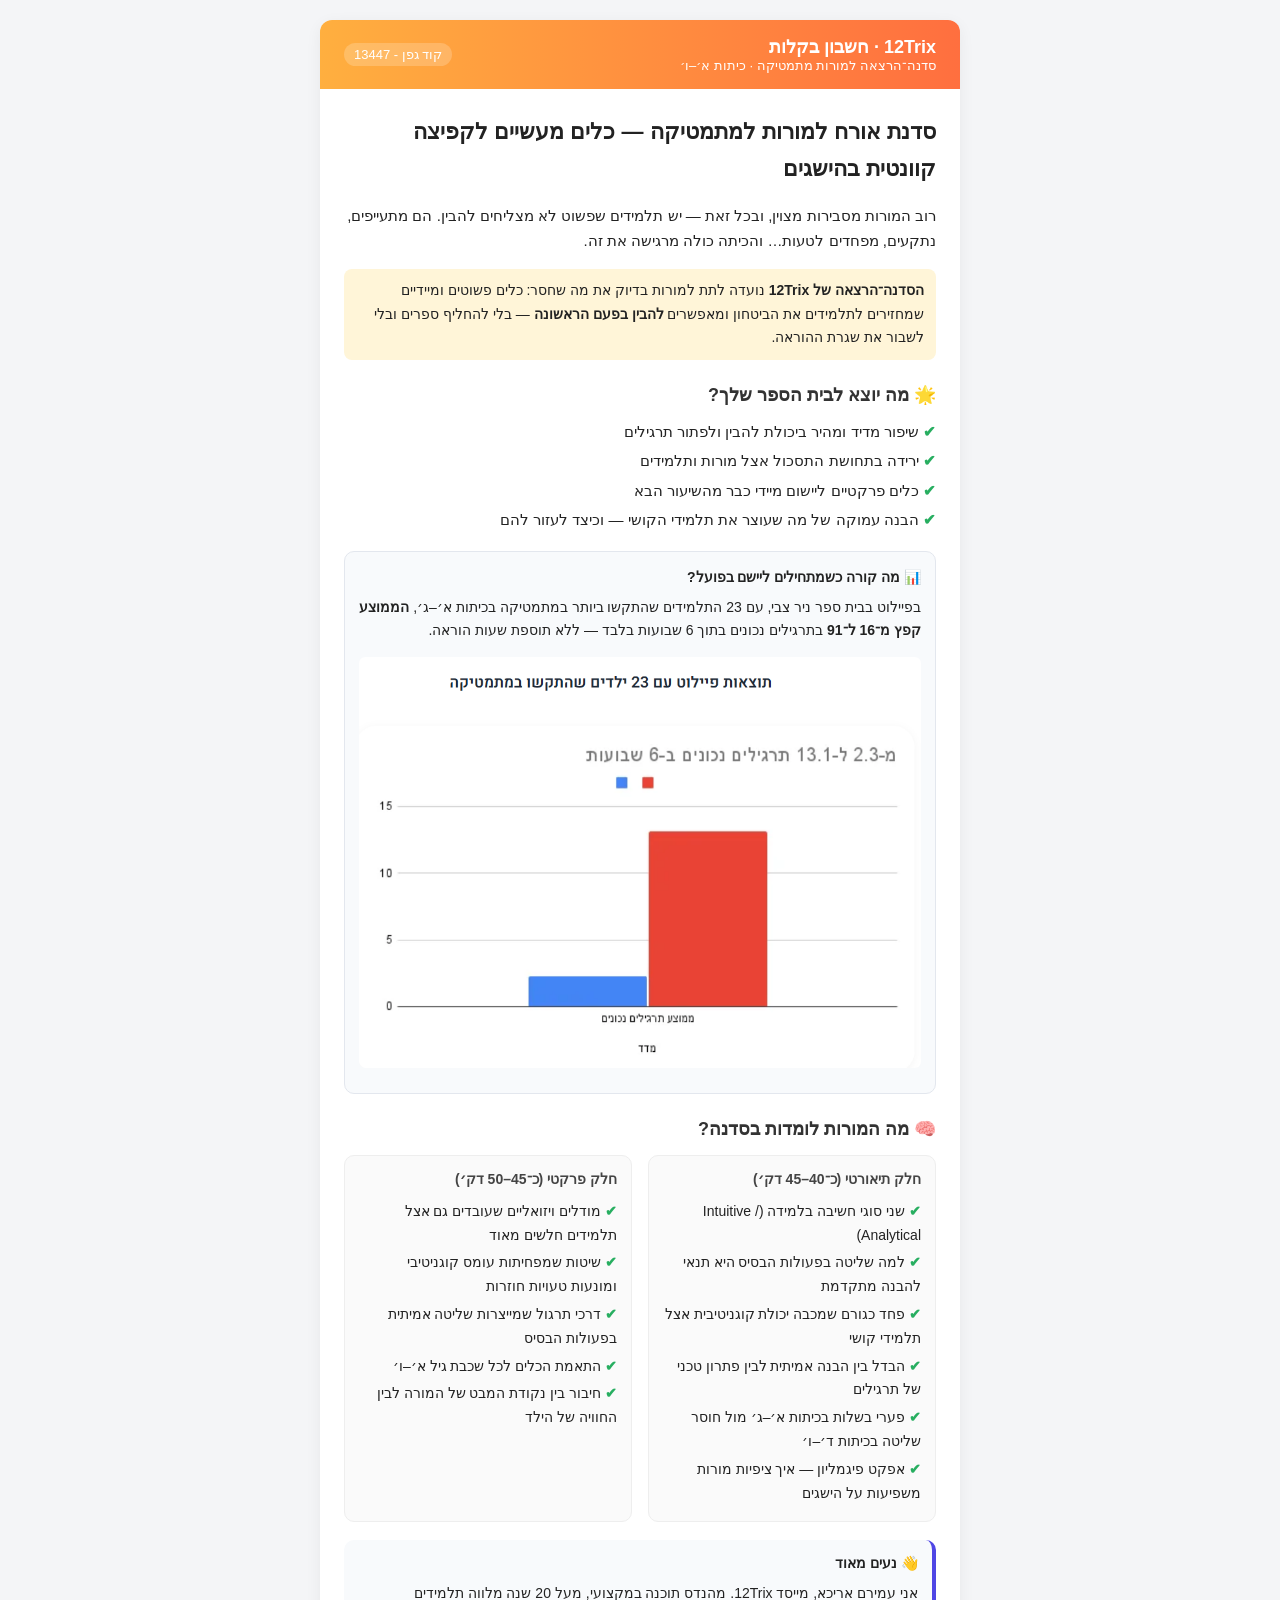
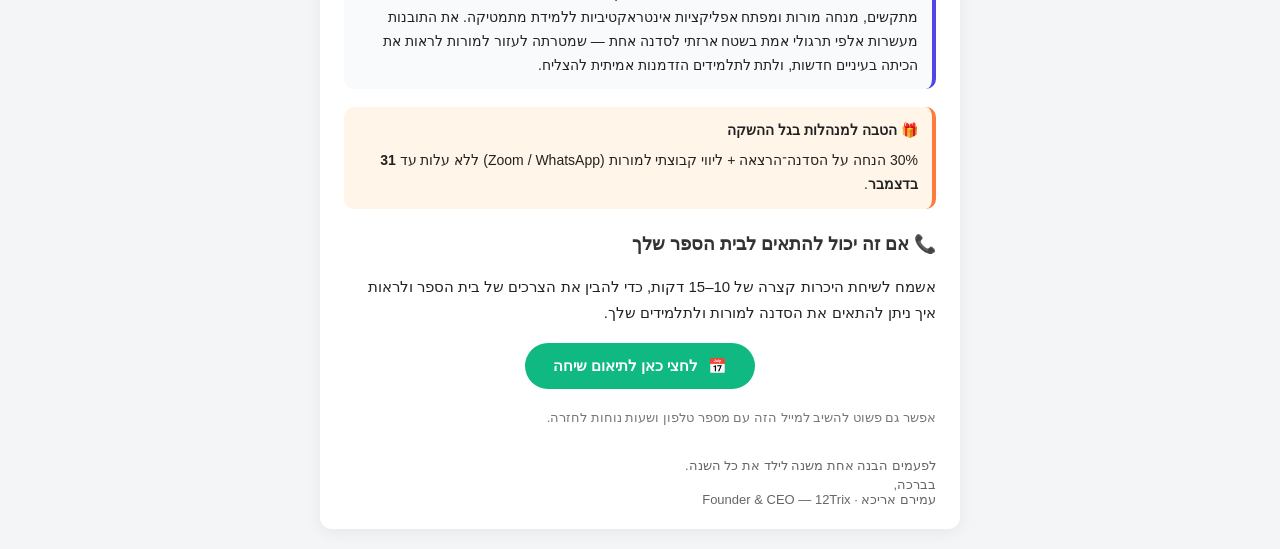
==== trix_site/wwwroot/workshop/index.html @ c2c5b943 "teacherTalk" ====
﻿<!DOCTYPE html>
<html lang="he" dir="rtl">
<head>
    <meta charset="UTF-8">
    <title>סדנת אורח למורות למתמטיקה</title>
    <meta name="viewport" content="width=device-width, initial-scale=1.0">
    <style>
        body {
            direction: rtl;
            text-align: right;
            margin: 0;
            padding: 0;
            background-color: #f4f5f7;
            font-family: Arial, "Segoe UI", sans-serif;
        }

        .wrapper {
            width: 100%;
            background-color: #f4f5f7;
            padding: 20px 0;
        }

        .container {
            max-width: 640px;
            margin: 0 auto;
            background-color: #ffffff;
            border-radius: 12px;
            overflow: hidden;
            box-shadow: 0 4px 16px rgba(0, 0, 0, 0.06);
        }

        .header {
            background: linear-gradient(90deg, #ffaf3f, #ff6f3f);
            color: #ffffff;
            padding: 16px 24px;
        }

        .logo-row {
            display: flex;
            align-items: center;
            justify-content: space-between;
            gap: 12px;
        }

        .logo-title {
            font-size: 18px;
            font-weight: bold;
            margin: 0;
        }

        .logo-subtitle {
            font-size: 13px;
            margin: 0;
        }

        .tag {
            background-color: rgba(255,255,255,0.2);
            border-radius: 999px;
            padding: 4px 10px;
            font-size: 13px;
            white-space: nowrap;
        }

        .content {
            padding: 24px 24px 8px;
            color: #222222;
            font-size: 15px;
            line-height: 1.7;
        }

        h1 {
            font-size: 22px;
            margin: 0 0 12px;
            color: #222222;
        }

        h2 {
            font-size: 18px;
            margin: 20px 0 8px;
            color: #333333;
        }

        .highlight {
            background-color: #fff5d8;
            border-radius: 8px;
            padding: 10px 12px;
            margin: 12px 0;
            font-size: 14px;
        }

        .bullets {
            list-style: none;
            padding: 0;
            margin: 8px 0 0;
        }

            .bullets li::before {
                content: "✔ ";
                color: #27ae60;
                font-weight: bold;
            }

            .bullets li {
                margin-bottom: 4px;
            }

        .chart-box {
            background-color: #f8fafc;
            border-radius: 10px;
            padding: 14px 14px 18px;
            margin: 18px 0;
            border: 1px solid #e3e7ee;
            font-size: 14px;
        }

        .chart-img {
            text-align: center;
            margin-top: 10px;
        }

            .chart-img img {
                max-width: 100%;
                height: auto;
                border-radius: 6px;
            }

        .two-cols {
            display: flex;
            flex-wrap: wrap;
            gap: 16px;
            margin-top: 10px;
        }

        .col {
            flex: 1 1 240px;
            background-color: #fafafa;
            border-radius: 10px;
            padding: 12px 14px;
            border: 1px solid #eeeeee;
            font-size: 14px;
        }

        .label {
            font-weight: bold;
            font-size: 14px;
            margin-bottom: 4px;
            color: #444;
        }

        .about-box {
            background-color: #f8fafc;
            border-radius: 10px;
            padding: 12px 14px;
            margin: 18px 0;
            border-right: 4px solid #4f46e5;
            font-size: 14px;
        }

        .offer-box {
            background-color: #fff5e9;
            border-radius: 10px;
            padding: 12px 14px;
            margin: 18px 0;
            border-right: 4px solid #ff7a3c;
            font-size: 14px;
        }

        .footer {
            padding: 8px 24px 22px;
            font-size: 13px;
            color: #666666;
        }

        .cta-wrapper {
            margin: 18px 0;
            text-align: center;
        }

        .cta-button {
            display: inline-block;
            text-decoration: none;
            background-color: #10b981;
            color: #ffffff !important;
            padding: 10px 28px;
            border-radius: 999px;
            font-size: 15px;
            font-weight: bold;
        }

            .cta-button span {
                margin-left: 6px;
            }

        @media (max-width: 600px) {
            .header, .content, .footer {
                padding-left: 16px;
                padding-right: 16px;
            }
        }
    </style>
</head>
<body>
    <div class="wrapper">
        <div class="container">

            <!-- HEADER -->
            <div class="header">
                <div class="logo-row">
                    <div>
                        <p class="logo-title">12Trix · חשבון בקלות</p>
                        <p class="logo-subtitle">סדנה־הרצאה למורות מתמטיקה · כיתות א׳–ו׳</p>
                    </div>
                    <div class="tag">
                        קוד גפן - 13447
                    </div>
                </div>
            </div>

            <!-- CONTENT -->
            <div class="content">
                <h1>סדנת אורח למורות למתמטיקה — כלים מעשיים לקפיצה קוונטית בהישגים</h1>

                <p>
                    רוב המורות מסבירות מצוין, ובכל זאת — יש תלמידים שפשוט לא מצליחים להבין.
                    הם מתעייפים, נתקעים, מפחדים לטעות… והכיתה כולה מרגישה את זה.
                </p>

                <div class="highlight">
                    <strong>הסדנה־הרצאה של 12Trix</strong> נועדה לתת למורות בדיוק את מה שחסר:
                    כלים פשוטים ומיידיים שמחזירים לתלמידים את הביטחון ומאפשרים
                    <strong>להבין בפעם הראשונה</strong> — בלי להחליף ספרים ובלי לשבור את שגרת ההוראה.
                </div>

                <h2>🌟 מה יוצא לבית הספר שלך?</h2>
                <ul class="bullets">
                    <li>שיפור מדיד ומהיר ביכולת להבין ולפתור תרגילים</li>
                    <li>ירידה בתחושת התסכול אצל מורות ותלמידים</li>
                    <li>כלים פרקטיים ליישום מיידי כבר מהשיעור הבא</li>
                    <li>הבנה עמוקה של מה שעוצר את תלמידי הקושי — וכיצד לעזור להם</li>
                </ul>

                <div class="chart-box">
                    <strong>📊 מה קורה כשמתחילים ליישם בפועל?</strong>
                    <p style="margin-top:6px;">
                        בפיילוט בבית ספר ניר צבי, עם 23 התלמידים שהתקשו ביותר במתמטיקה בכיתות א׳–ג׳,
                        <strong>הממוצע קפץ מ־16 ל־91</strong> בתרגילים נכונים בתוך 6 שבועות בלבד — ללא תוספת שעות הוראה.
                    </p>
                    <div class="chart-img">
                        <!-- החלף ב-URL לתמונה של הגרף -->
                        <img src="pilotResults.png" alt="תוצאות פיילוט ניר צבי">
                    </div>
                </div>

                <h2>🧠 מה המורות לומדות בסדנה?</h2>

                <div class="two-cols">
                    <div class="col">
                        <div class="label">חלק תיאורטי (כ־40–45 דק׳)</div>
                        <ul class="bullets">
                            <li>שני סוגי חשיבה בלמידה (Intuitive / Analytical)</li>
                            <li>למה שליטה בפעולות הבסיס היא תנאי להבנה מתקדמת</li>
                            <li>פחד כגורם שמכבה יכולת קוגניטיבית אצל תלמידי קושי</li>
                            <li>הבדל בין הבנה אמיתית לבין פתרון טכני של תרגילים</li>
                            <li>פערי בשלות בכיתות א׳–ג׳ מול חוסר שליטה בכיתות ד׳–ו׳</li>
                            <li>אפקט פיגמליון — איך ציפיות מורות משפיעות על הישגים</li>
                        </ul>
                    </div>
                    <div class="col">
                        <div class="label">חלק פרקטי (כ־45–50 דק׳)</div>
                        <ul class="bullets">
                            <li>מודלים ויזואליים שעובדים גם אצל תלמידים חלשים מאוד</li>
                            <li>שיטות שמפחיתות עומס קוגניטיבי ומונעות טעויות חוזרות</li>
                            <li>דרכי תרגול שמייצרות שליטה אמיתית בפעולות הבסיס</li>
                            <li>התאמת הכלים לכל שכבת גיל א׳–ו׳</li>
                            <li>חיבור בין נקודת המבט של המורה לבין החוויה של הילד</li>
                        </ul>
                    </div>
                </div>

                <div class="about-box">
                    <strong>👋 נעים מאוד</strong>
                    <p style="margin:6px 0 0;">
                        אני עמירם אריכא, מייסד 12Trix. מהנדס תוכנה במקצועי, מעל 20 שנה מלווה תלמידים מתקשים,
                        מנחה מורות ומפתח אפליקציות אינטראקטיביות ללמידת מתמטיקה.
                        את התובנות מעשרות אלפי תרגולי אמת בשטח ארזתי לסדנה אחת — שמטרתה לעזור למורות
                        לראות את הכיתה בעיניים חדשות, ולתת לתלמידים הזדמנות אמיתית להצליח.
                    </p>
                </div>

                <div class="offer-box">
                    <strong>🎁 הטבה למנהלות בגל ההשקה</strong>
                    <p style="margin:6px 0 0;">
                        30% הנחה על הסדנה־הרצאה
                        + ליווי קבוצתי למורות (Zoom / WhatsApp) ללא עלות
                        עד <strong>31 בדצמבר</strong>.
                    </p>
                </div>

                <h2>📞 אם זה יכול להתאים לבית הספר שלך</h2>
                <p>
                    אשמח לשיחת היכרות קצרה של 10–15 דקות, כדי להבין את הצרכים של בית הספר
                    ולראות איך ניתן להתאים את הסדנה למורות ולתלמידים שלך.
                </p>

                <div class="cta-wrapper">
                    <!-- החליפי את הקישור לכתובת התיאום המתאימה (Calendly / אתר / טופס) -->
                    <a href="https://12trix.co.il" class="cta-button">
                        <span>📅</span> לחצי כאן לתיאום שיחה
                    </a>
                </div>

                <p style="font-size:13px; color:#777; margin-top:6px;">
                    אפשר גם פשוט להשיב למייל הזה עם מספר טלפון ושעות נוחות לחזרה.
                </p>
            </div>

            <!-- FOOTER -->
            <div class="footer">
                <p style="margin:0;">
                    לפעמים הבנה אחת משנה לילד את כל השנה.
                </p>
                <p style="margin:4px 0 0;">
                    בברכה,<br>
                    עמירם אריכא · Founder &amp; CEO — 12Trix
                </p>
            </div>
        </div>
    </div>
</body>
</html>
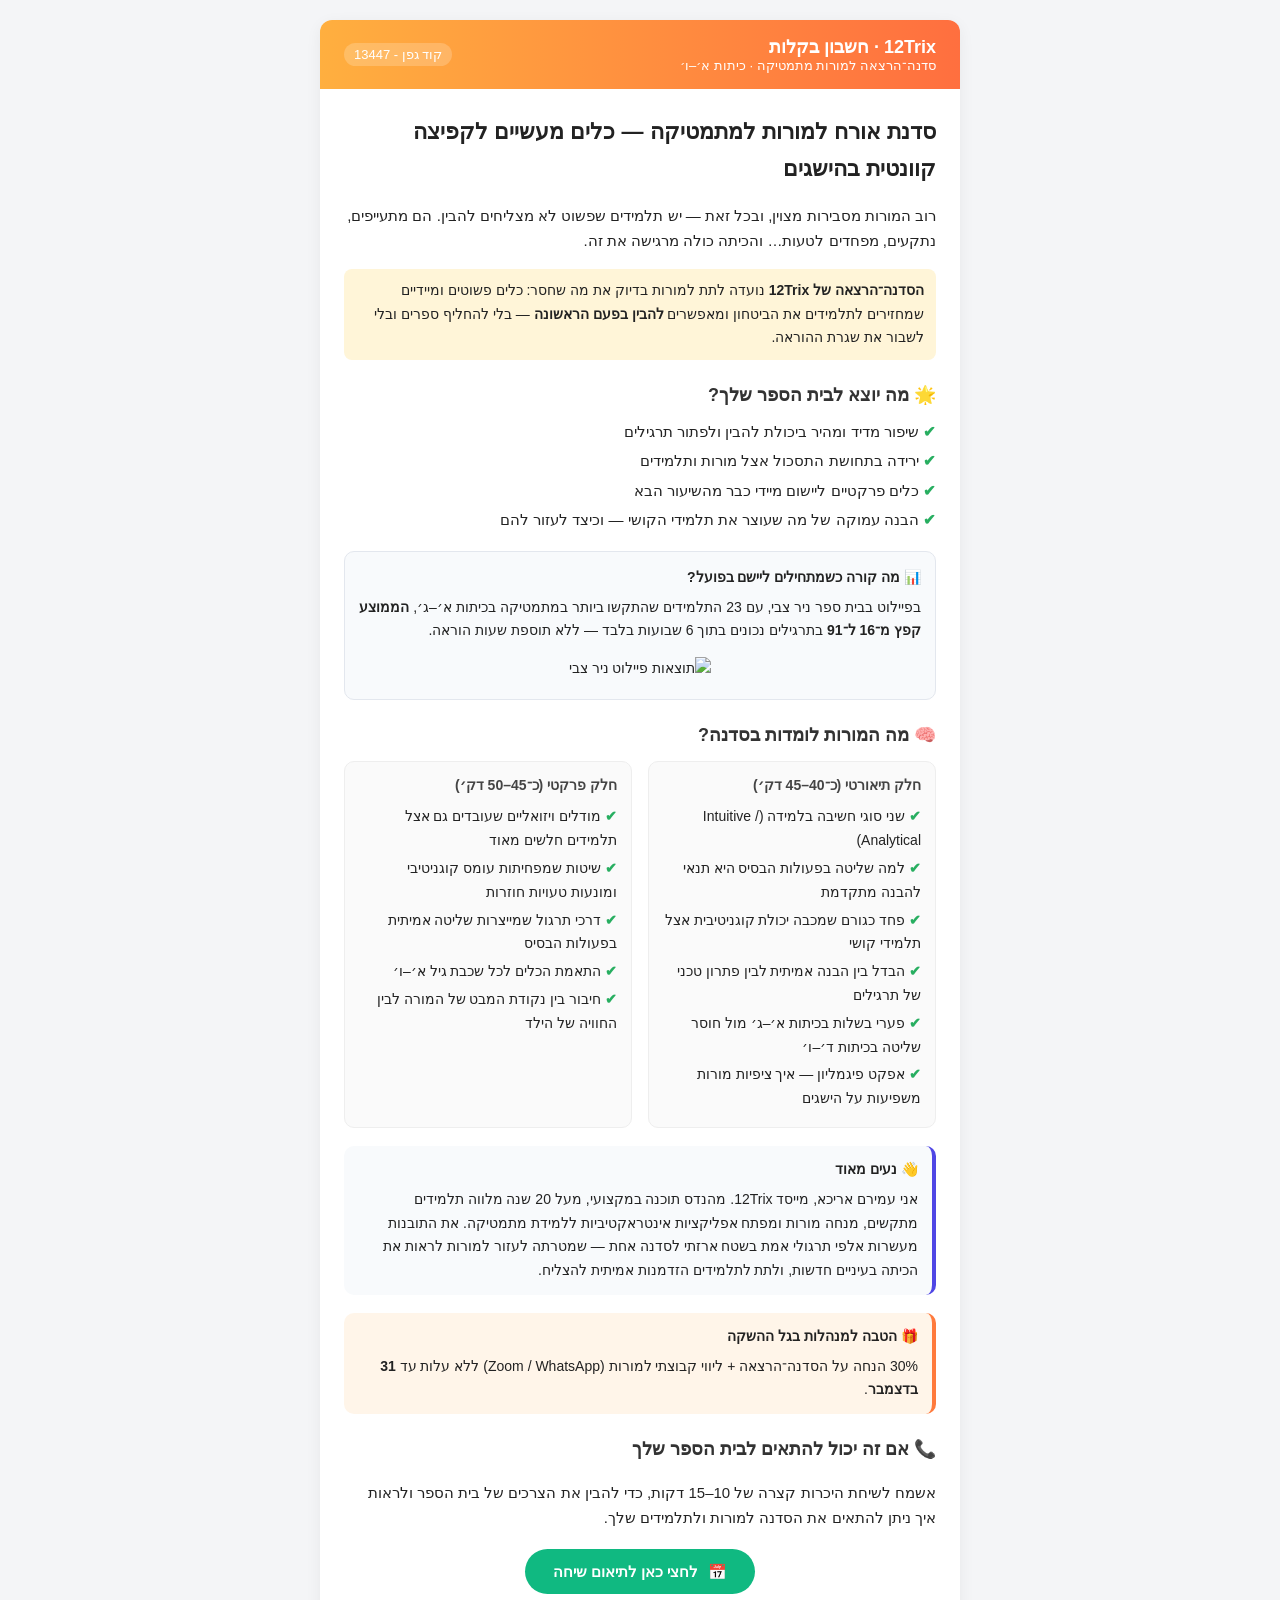
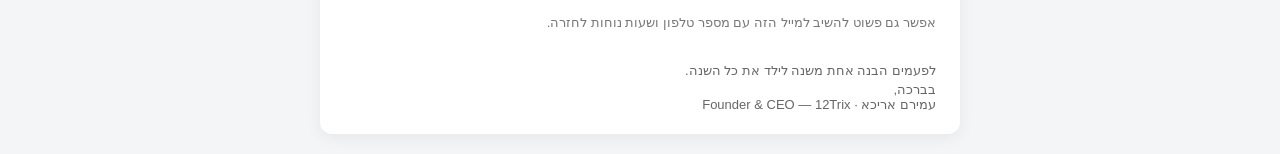
==== commit 4de84af3: "A" ====
--- a/trix_site/wwwroot/workshop/index.html
+++ b/trix_site/wwwroot/workshop/index.html
@@ -247,7 +247,7 @@
                     </p>
                     <div class="chart-img">
                         <!-- החלף ב-URL לתמונה של הגרף -->
-                        <img src="pilotResults.png" alt="תוצאות פיילוט ניר צבי">
+                        <img src="https://www.12trix.co.il/workshop/pilotResults.png" alt="תוצאות פיילוט ניר צבי">
                     </div>
                 </div>
 
